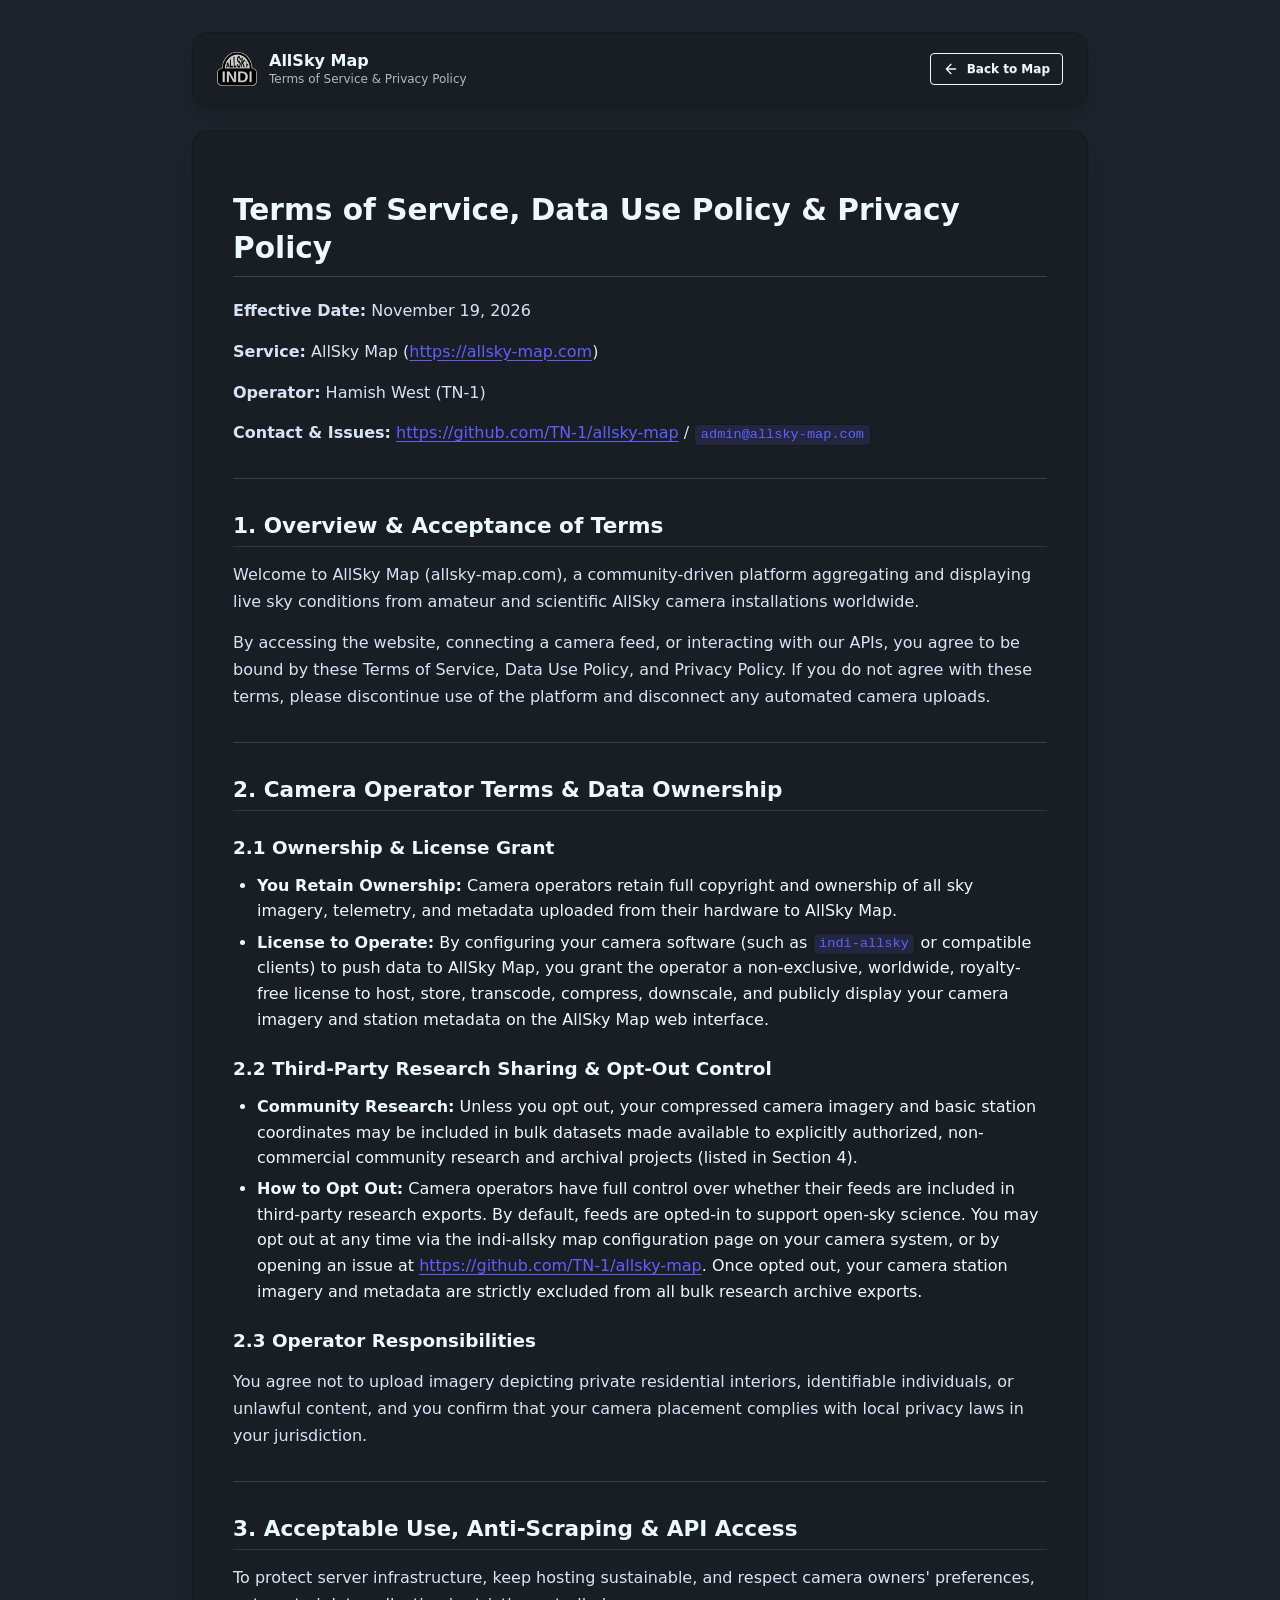
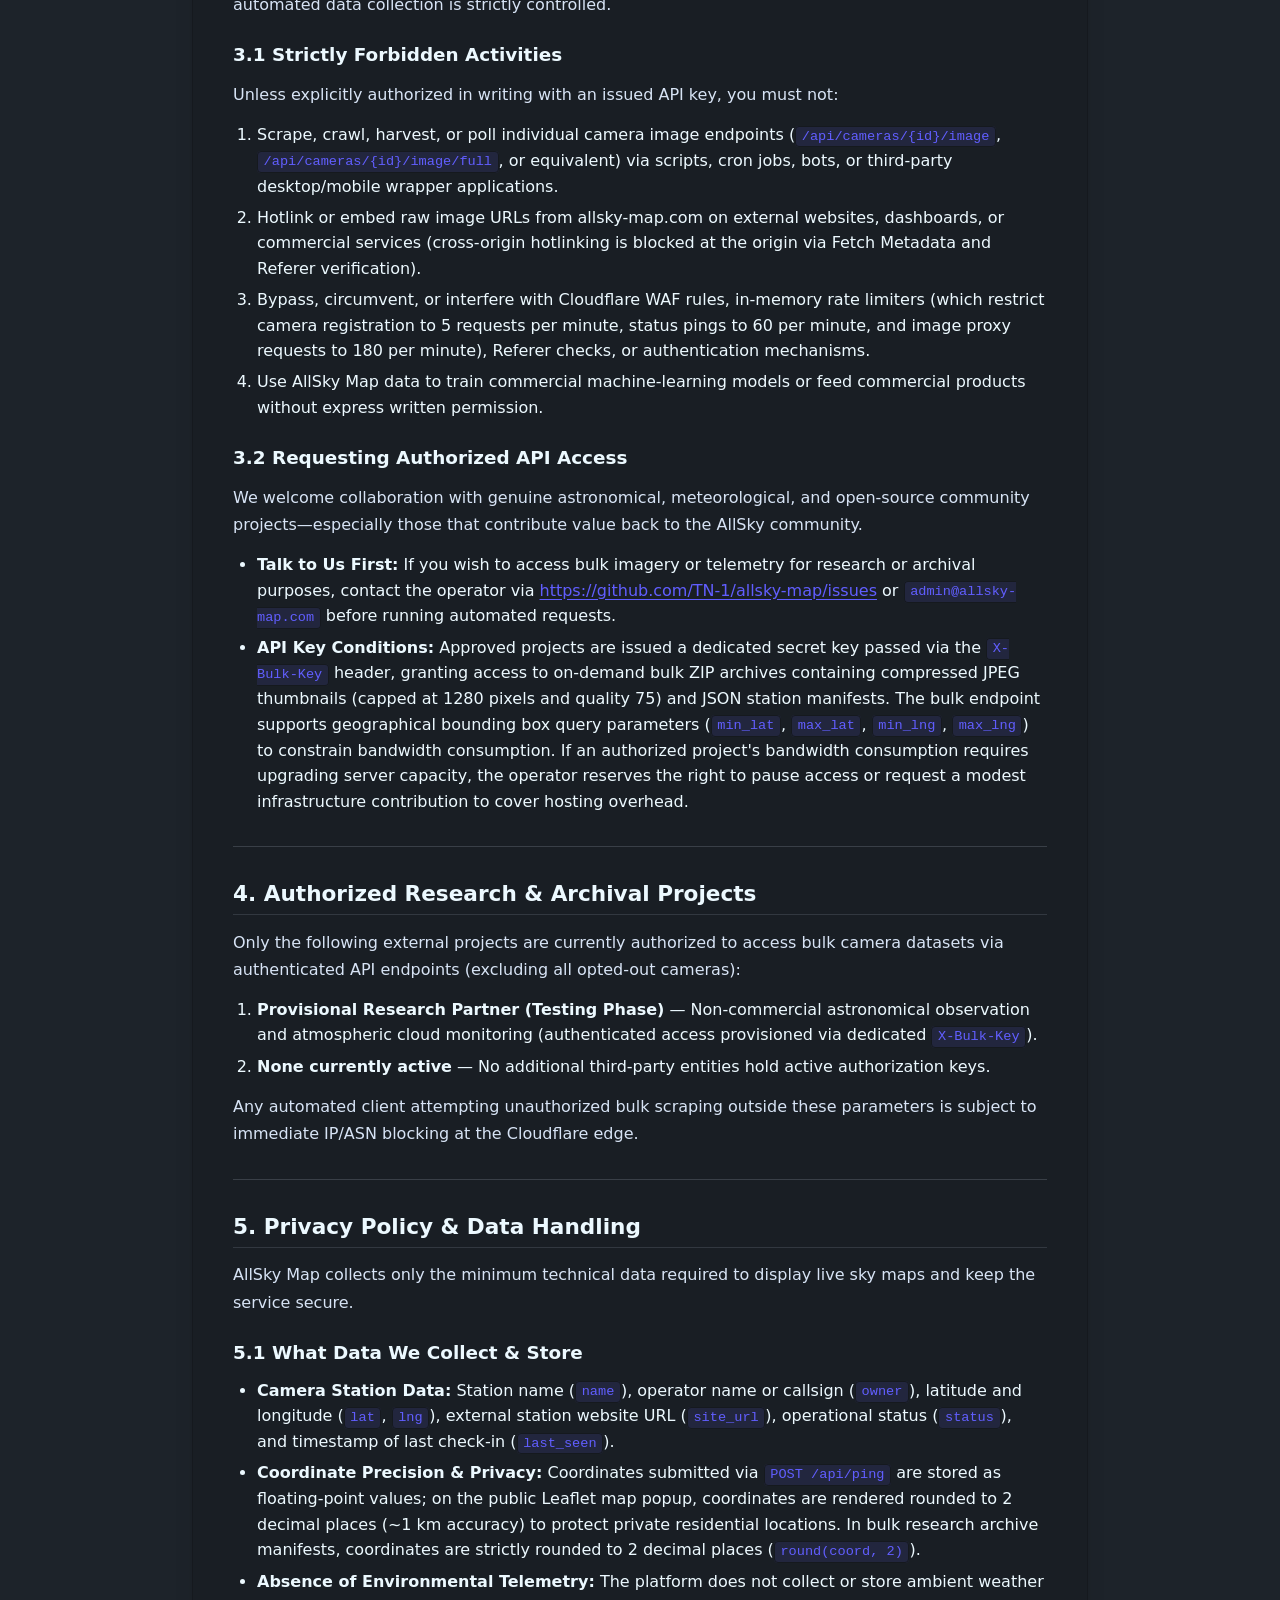
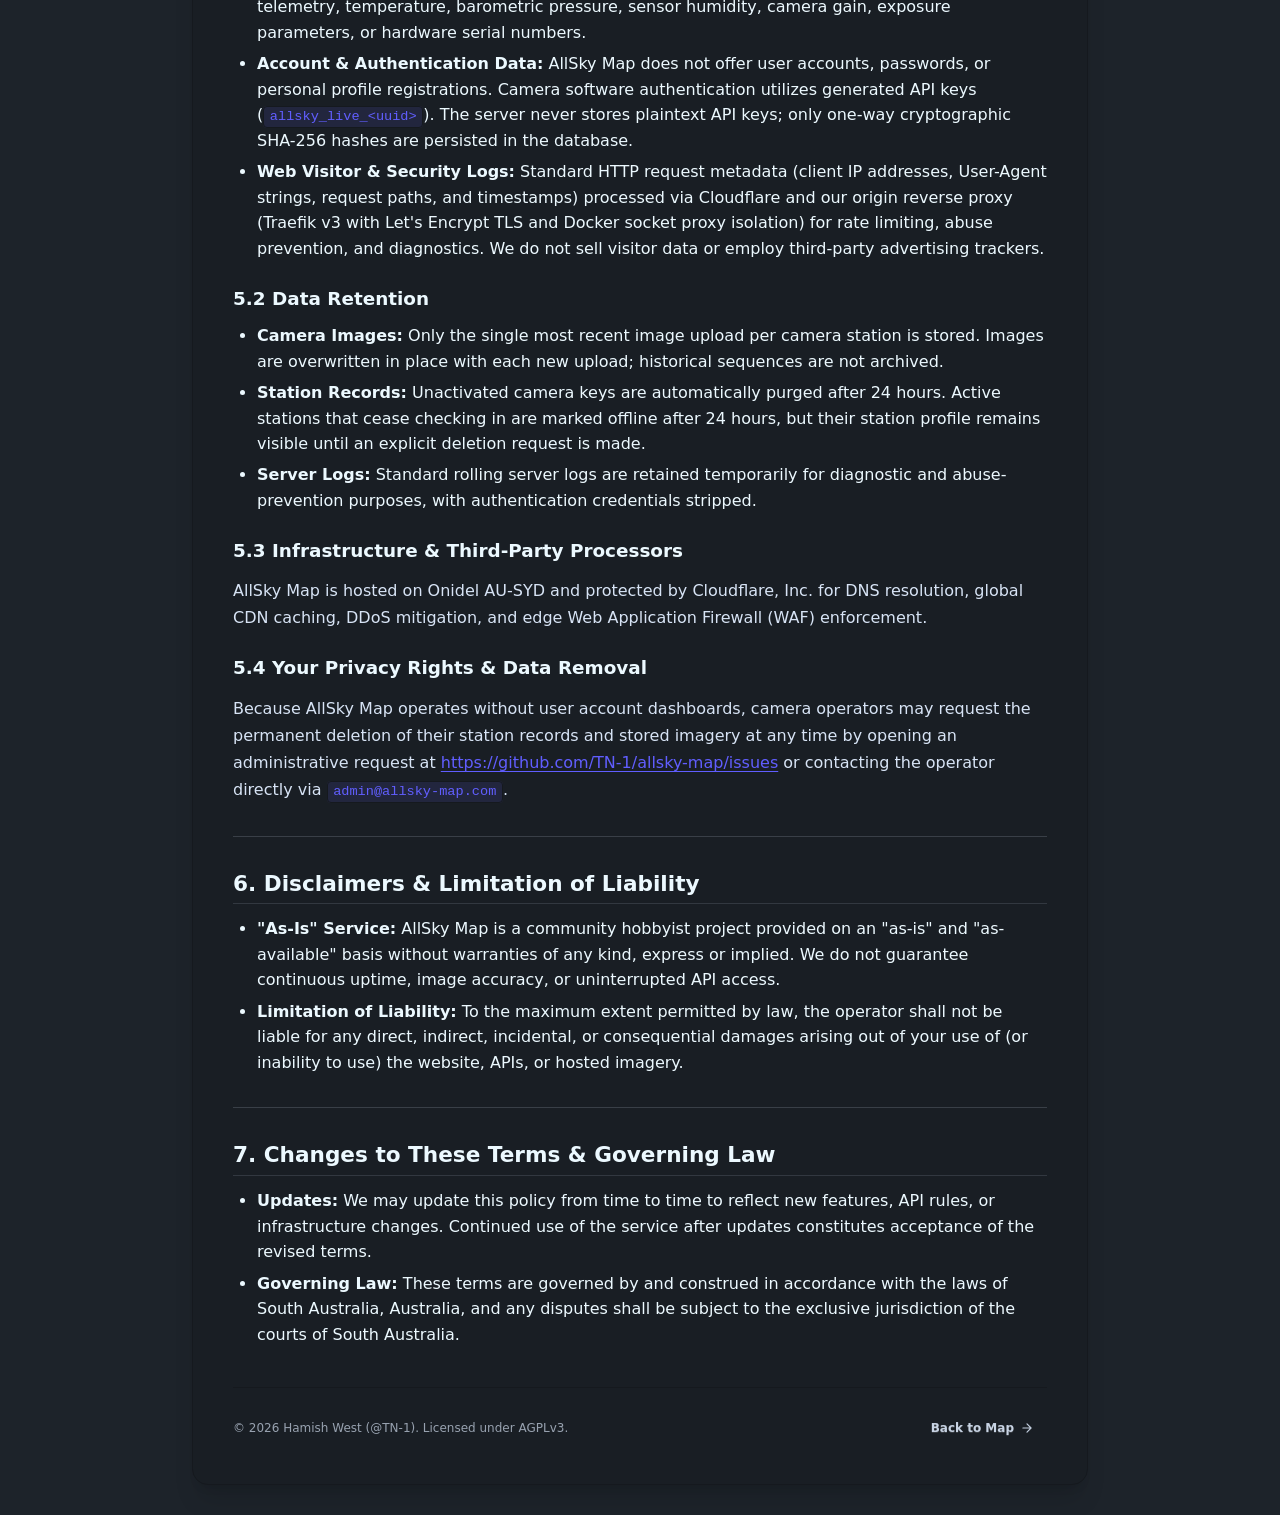
==== static/terms.html @ 97bbdfbb "feat(legal): add terms of service and privacy policy with dynamic markdown renderer" ====
<!DOCTYPE html>
<html lang="en" data-theme="dark">
	<head>
		<meta charset="utf-8">
		<meta name="viewport" content="width=device-width, initial-scale=1">
		<title>Terms of Service &amp; Privacy Policy - AllSky Map</title>
		<link rel="shortcut icon" type="image/x-icon" href="images/favicon_128.png" />
		
		<link href="vendor/daisyui.css" rel="stylesheet" type="text/css" />
		<script src="vendor/tailwindcss-browser.js"></script>
		<script src="vendor/marked.min.js"></script>
		
		<script>
			// Synchronize theme with user's saved preference
			const savedTheme = localStorage.getItem('theme') || 'dark';
			document.documentElement.setAttribute('data-theme', savedTheme);
		</script>
		<style>
			/* Scoped Markdown Typography Styles (overriding Tailwind Preflight resets) */
			#content h1 {
				font-size: 1.85rem;
				font-weight: 800;
				margin-top: 1.25rem;
				margin-bottom: 1.25rem;
				line-height: 1.3;
				border-bottom: 1px solid color-mix(in srgb, currentColor 18%, transparent);
				padding-bottom: 0.5rem;
			}
			#content h2 {
				font-size: 1.35rem;
				font-weight: 700;
				margin-top: 2rem;
				margin-bottom: 0.75rem;
				line-height: 1.35;
				border-bottom: 1px solid color-mix(in srgb, currentColor 12%, transparent);
				padding-bottom: 0.35rem;
			}
			#content h3 {
				font-size: 1.15rem;
				font-weight: 700;
				margin-top: 1.5rem;
				margin-bottom: 0.5rem;
				line-height: 1.4;
			}
			#content h4 {
				font-size: 1rem;
				font-weight: 600;
				margin-top: 1rem;
				margin-bottom: 0.25rem;
			}
			#content p {
				margin-top: 0.85rem;
				margin-bottom: 0.85rem;
				line-height: 1.7;
				color: color-mix(in srgb, currentColor 90%, transparent);
			}
			#content ul {
				margin-top: 0.75rem;
				margin-bottom: 0.75rem;
				padding-left: 1.5rem;
				list-style-type: disc;
			}
			#content ol {
				margin-top: 0.75rem;
				margin-bottom: 0.75rem;
				padding-left: 1.5rem;
				list-style-type: decimal;
			}
			#content li {
				margin-top: 0.35rem;
				margin-bottom: 0.35rem;
				line-height: 1.6;
			}
			#content strong {
				font-weight: 700;
			}
			#content a {
				color: var(--color-primary, #3b82f6);
				text-decoration: underline;
				text-underline-offset: 3px;
			}
			#content a:hover {
				opacity: 0.8;
			}
			#content hr {
				margin-top: 2rem;
				margin-bottom: 2rem;
				border: 0;
				border-top: 1px solid color-mix(in srgb, currentColor 15%, transparent);
			}
			#content blockquote {
				margin: 1.25rem 0;
				padding: 0.75rem 1.25rem;
				border-left: 4px solid var(--color-primary, #3b82f6);
				background: color-mix(in srgb, currentColor 5%, transparent);
				border-radius: 0 0.5rem 0.5rem 0;
			}
			#content code {
				font-family: ui-monospace, SFMono-Regular, Menlo, Monaco, Consolas, monospace;
				font-size: 0.85em;
				padding: 0.15rem 0.35rem;
				border-radius: 0.25rem;
				background: color-mix(in srgb, currentColor 12%, transparent);
				color: var(--color-primary, #3b82f6);
			}
			#content pre code {
				padding: 0;
				background: transparent;
				color: inherit;
			}
			#content pre {
				margin: 1rem 0;
				padding: 1rem;
				border-radius: 0.5rem;
				background: color-mix(in srgb, currentColor 8%, transparent);
				overflow-x: auto;
			}
		</style>
	</head>
	<body class="bg-base-100 text-base-content font-sans min-h-screen py-8 px-4 sm:px-6 lg:px-8">
		<div class="max-w-4xl mx-auto space-y-6">
			
			<!-- Navigation / Header -->
			<div class="flex items-center justify-between bg-base-200 border border-base-300 rounded-2xl px-6 py-4 shadow-lg">
				<div class="flex items-center gap-3">
					<img src="images/logo_outline_full.png" alt="Indi-Allsky Logo" class="w-10 h-10 object-contain" />
					<div>
						<h1 class="text-base font-bold leading-tight">AllSky Map</h1>
						<p class="text-xs text-base-content/70">Terms of Service &amp; Privacy Policy</p>
					</div>
				</div>
				<a href="index.html" class="btn btn-sm btn-outline gap-2 font-semibold">
					<svg class="w-4 h-4 fill-none stroke-current" xmlns="http://www.w3.org/2000/svg" viewBox="0 0 24 24" stroke-width="2" stroke-linecap="round" stroke-linejoin="round">
						<path d="M19 12H5M12 19l-7-7 7-7"/>
					</svg>
					Back to Map
				</a>
			</div>

			<!-- Dynamic Content Container -->
			<div class="bg-base-200 border border-base-300 shadow-xl rounded-2xl p-6 sm:p-10">
				<article id="content" class="prose max-w-none text-base-content">
					<!-- Initial loading indicator -->
					<div class="flex items-center justify-center py-12 gap-3 text-base-content/70">
						<span class="loading loading-spinner loading-md"></span>
						<span class="text-sm">Loading terms and policies...</span>
					</div>
				</article>

				<!-- Footer within card -->
				<div class="border-t border-base-300 mt-10 pt-6 flex flex-col sm:flex-row items-center justify-between gap-4 text-xs text-base-content/60">
					<p>© 2026 Hamish West (@TN-1). Licensed under AGPLv3.</p>
					<a href="index.html" class="btn btn-sm btn-ghost gap-1.5 font-semibold text-base-content/80">
						<span>Back to Map</span>
						<svg class="w-3.5 h-3.5 fill-none stroke-current" xmlns="http://www.w3.org/2000/svg" viewBox="0 0 24 24" stroke-width="2" stroke-linecap="round" stroke-linejoin="round">
							<path d="M5 12h14M12 5l7 7-7 7"/>
						</svg>
					</a>
				</div>
			</div>

		</div>

		<script>
			// Fetch and render terms.md dynamically
			fetch('terms.md')
				.then(response => {
					if (!response.ok) {
						throw new Error(`HTTP error! status: ${response.status}`);
					}
					return response.text();
				})
				.then(markdown => {
					const container = document.getElementById('content');
					container.innerHTML = marked.parse(markdown);
				})
				.catch(err => {
					console.error('Failed to load terms.md:', err);
					document.getElementById('content').innerHTML = `
						<div class="alert alert-error">
							<span>Failed to load Terms of Service. You may review the raw document directly at <a href="terms.md" class="underline font-bold">terms.md</a>.</span>
						</div>
					`;
				});
		</script>
	</body>
</html>
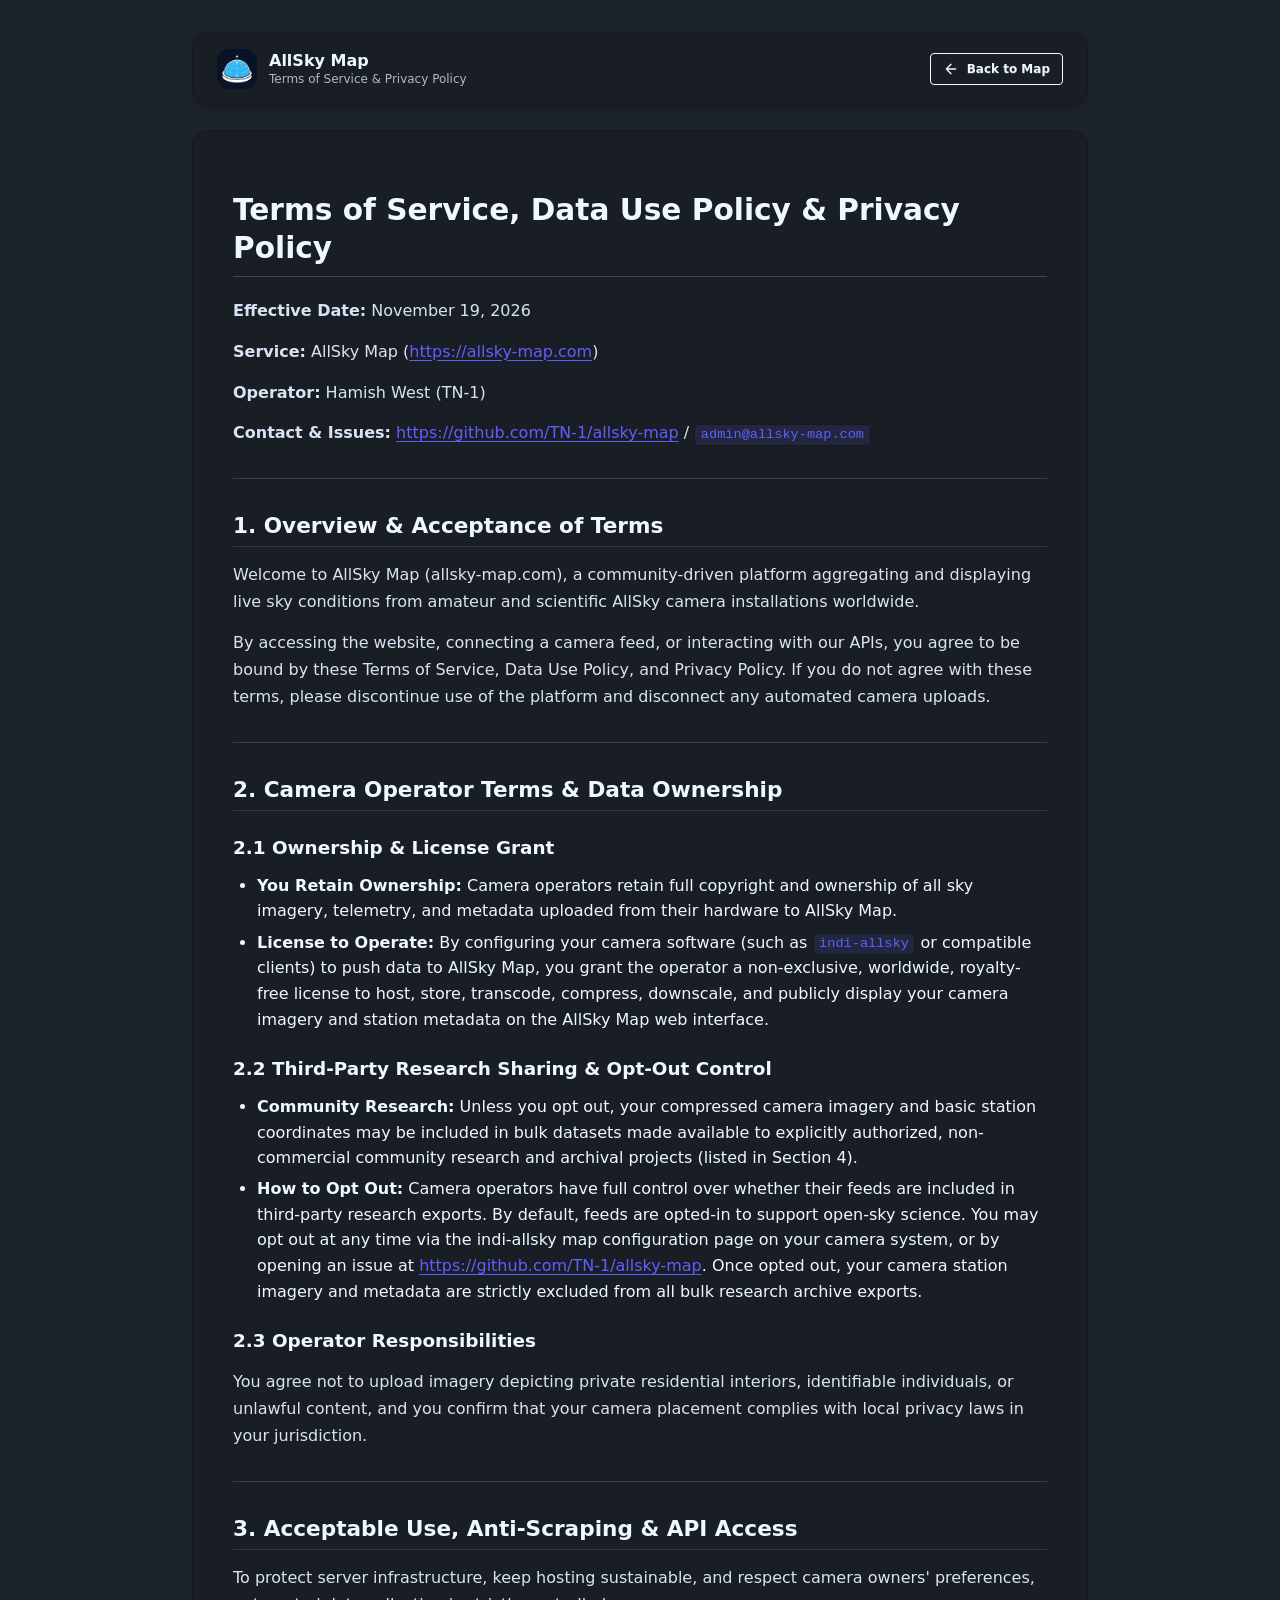
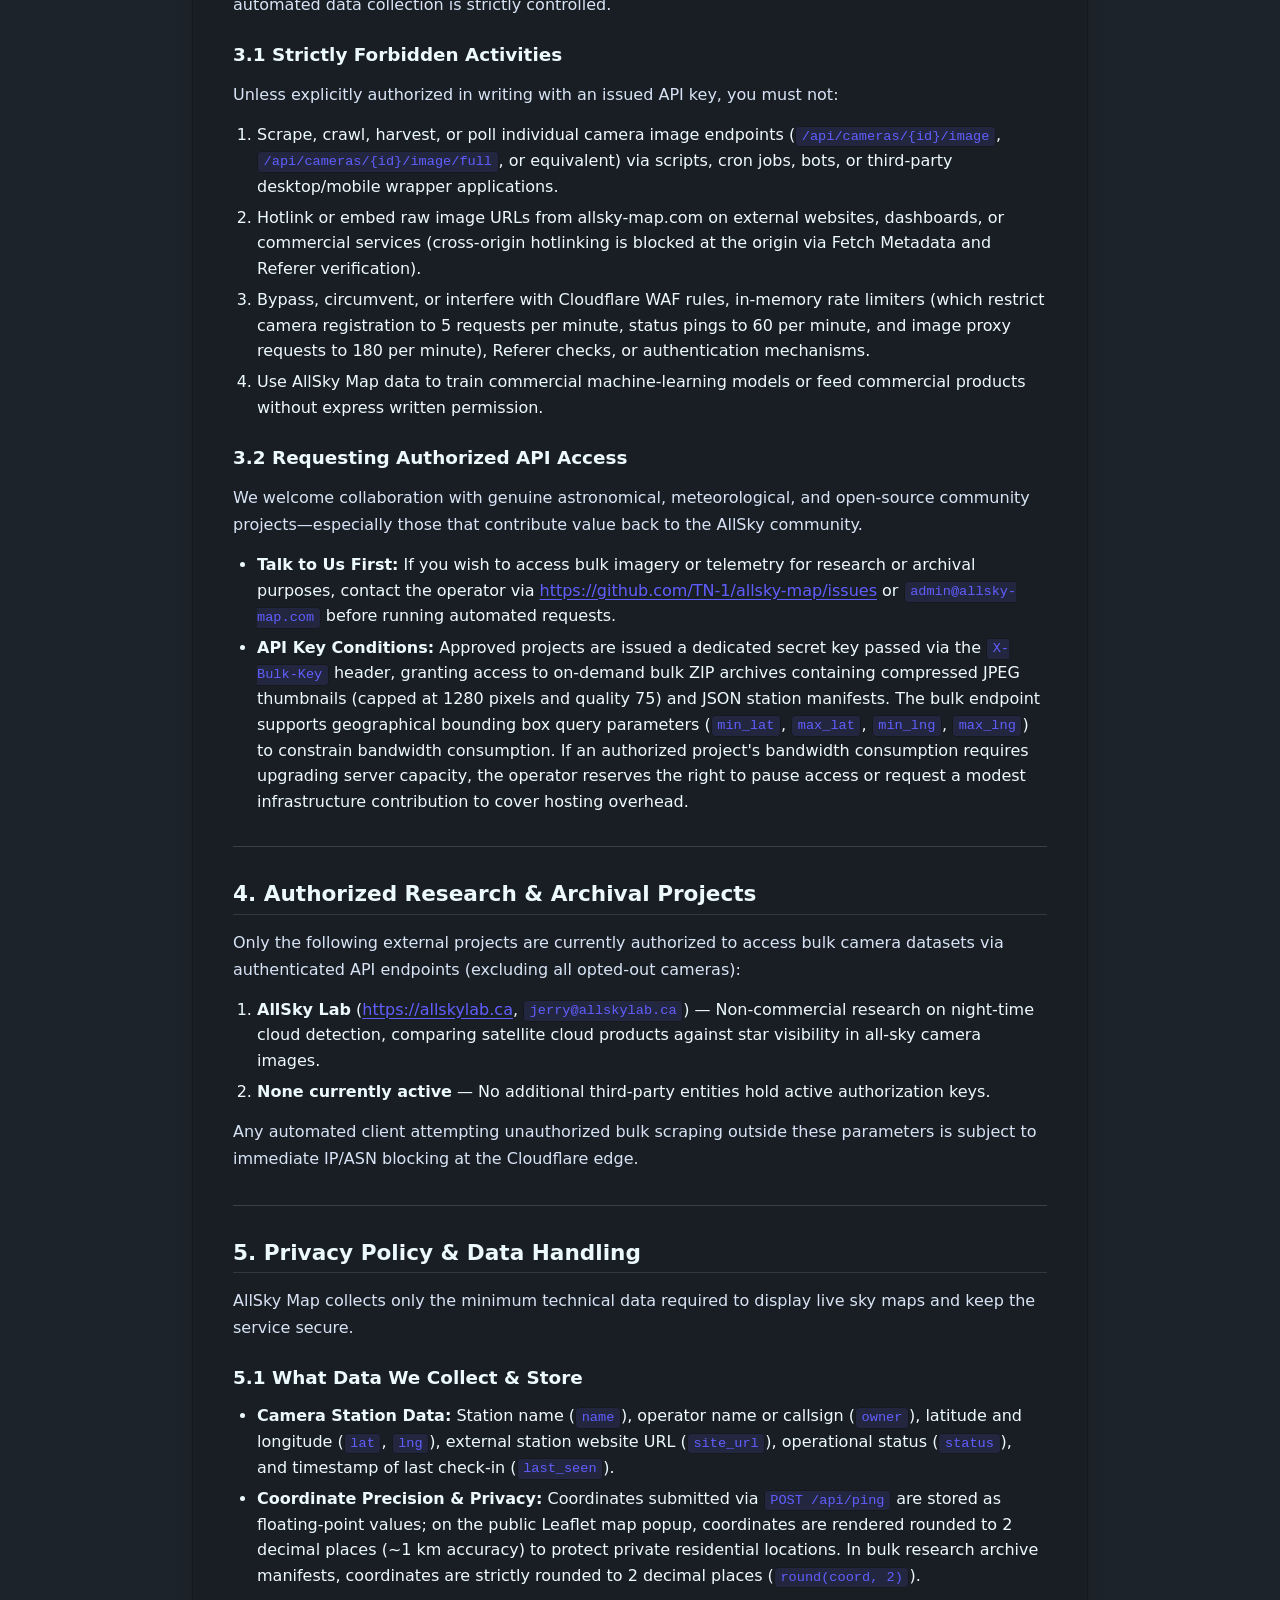
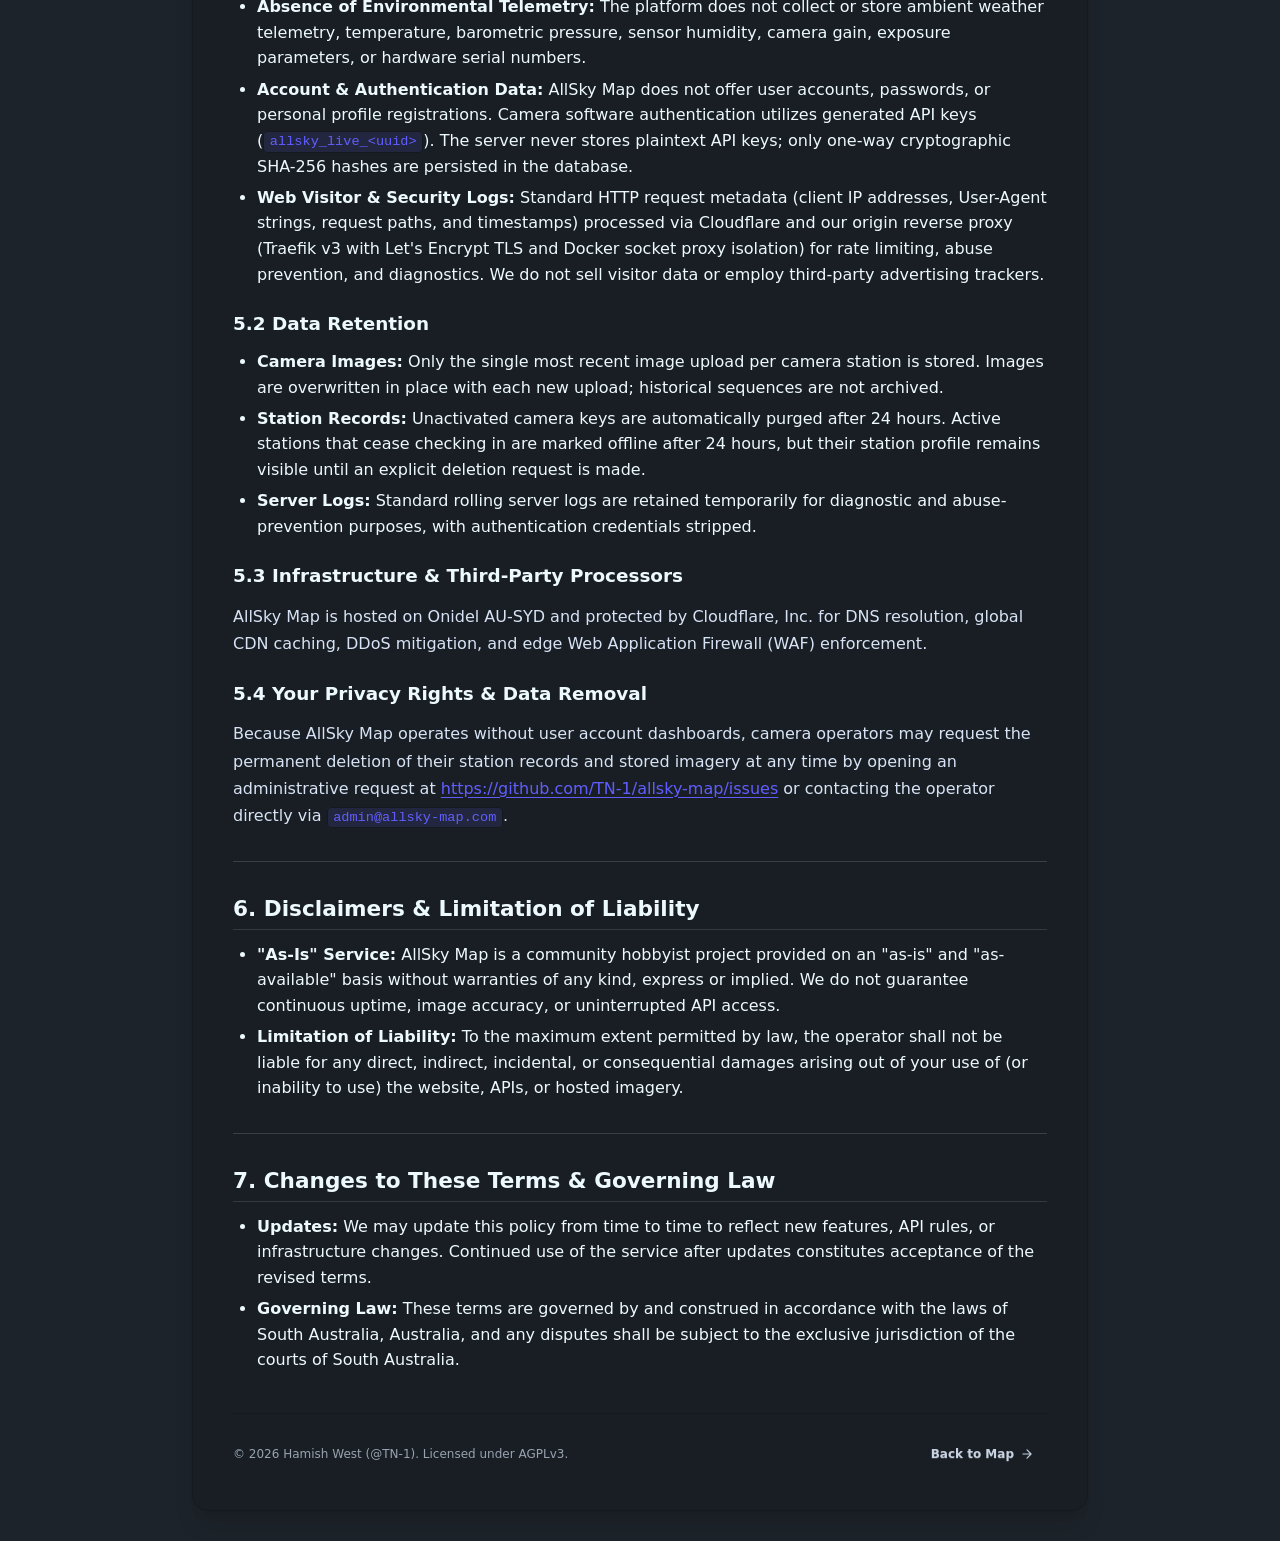
==== commit 1dfd96b5: "Update Allsky Map logo and favicon" ====
--- a/static/terms.html
+++ b/static/terms.html
@@ -123,7 +123,7 @@
 			<!-- Navigation / Header -->
 			<div class="flex items-center justify-between bg-base-200 border border-base-300 rounded-2xl px-6 py-4 shadow-lg">
 				<div class="flex items-center gap-3">
-					<img src="images/logo_outline_full.png" alt="Indi-Allsky Logo" class="w-10 h-10 object-contain" />
+					<img src="images/logo.png" alt="Allsky Map Logo" class="w-10 h-10 object-contain rounded-xl" />
 					<div>
 						<h1 class="text-base font-bold leading-tight">AllSky Map</h1>
 						<p class="text-xs text-base-content/70">Terms of Service &amp; Privacy Policy</p>
